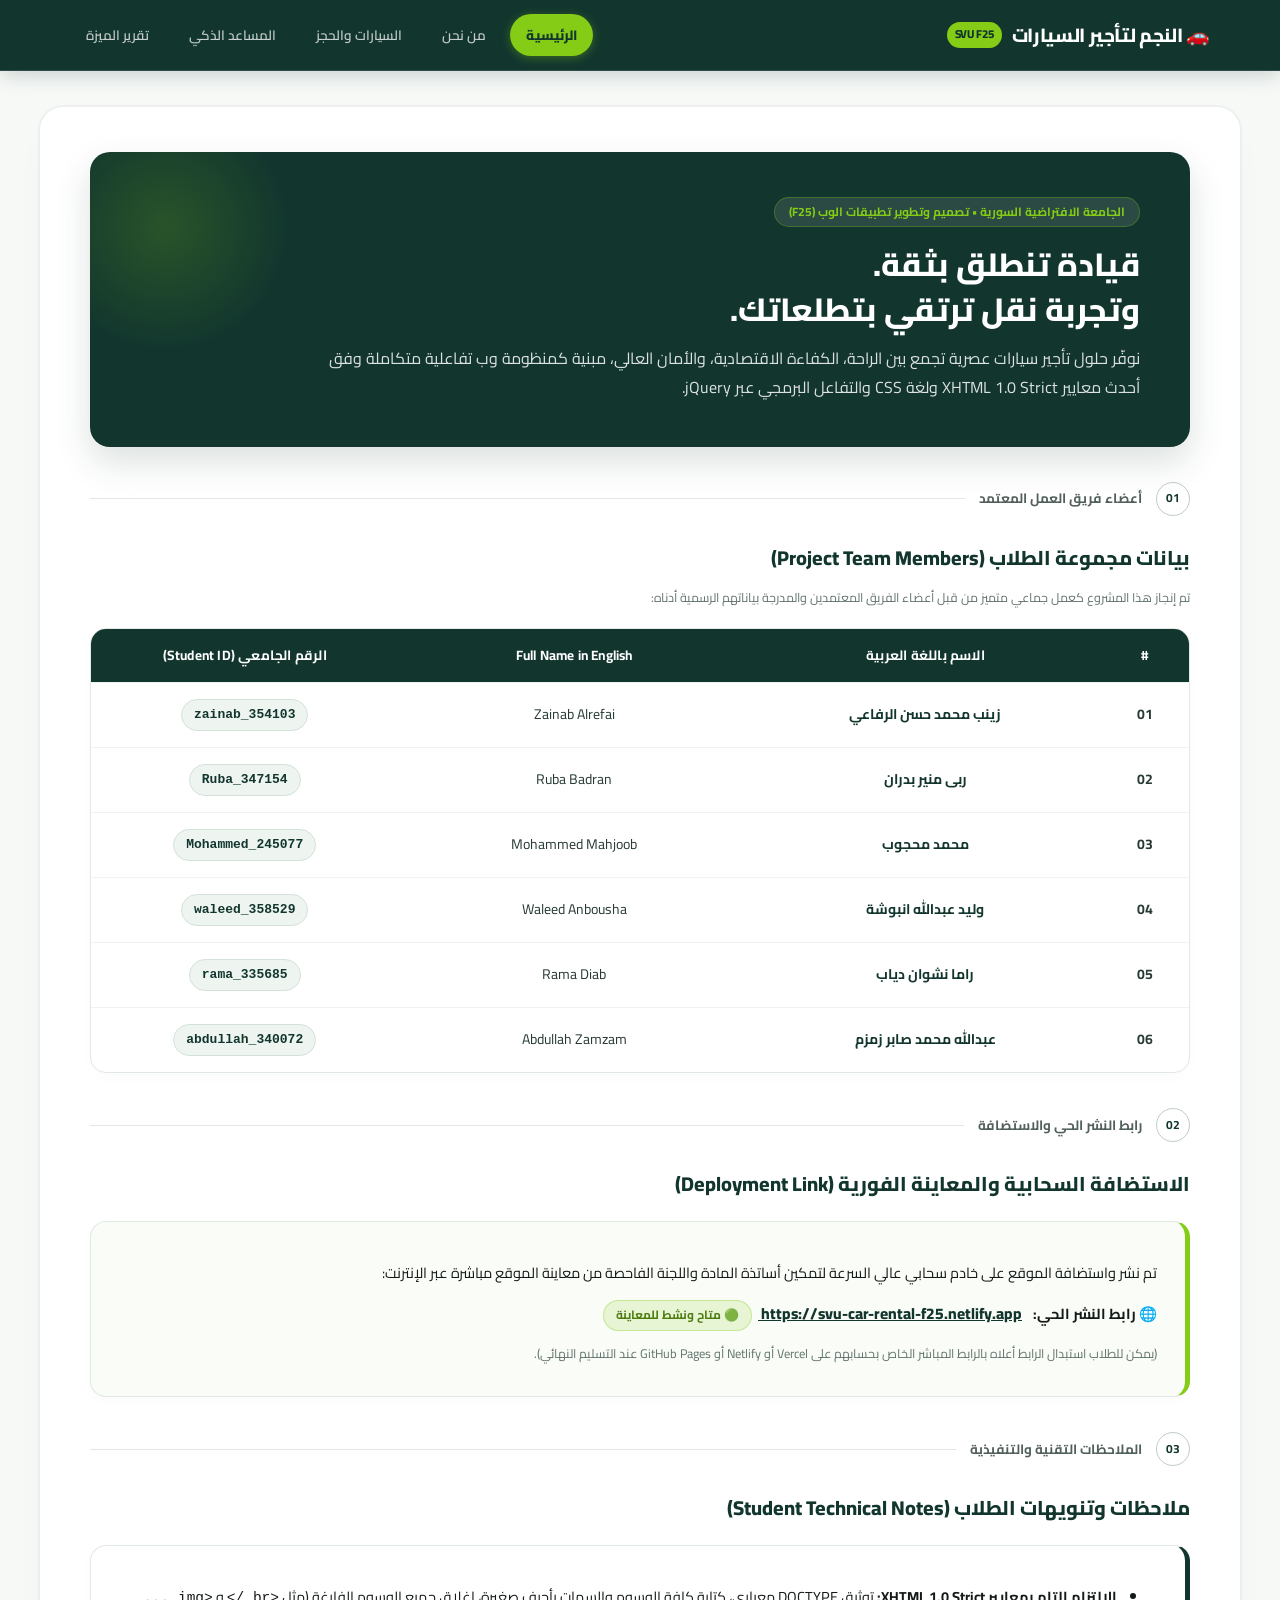
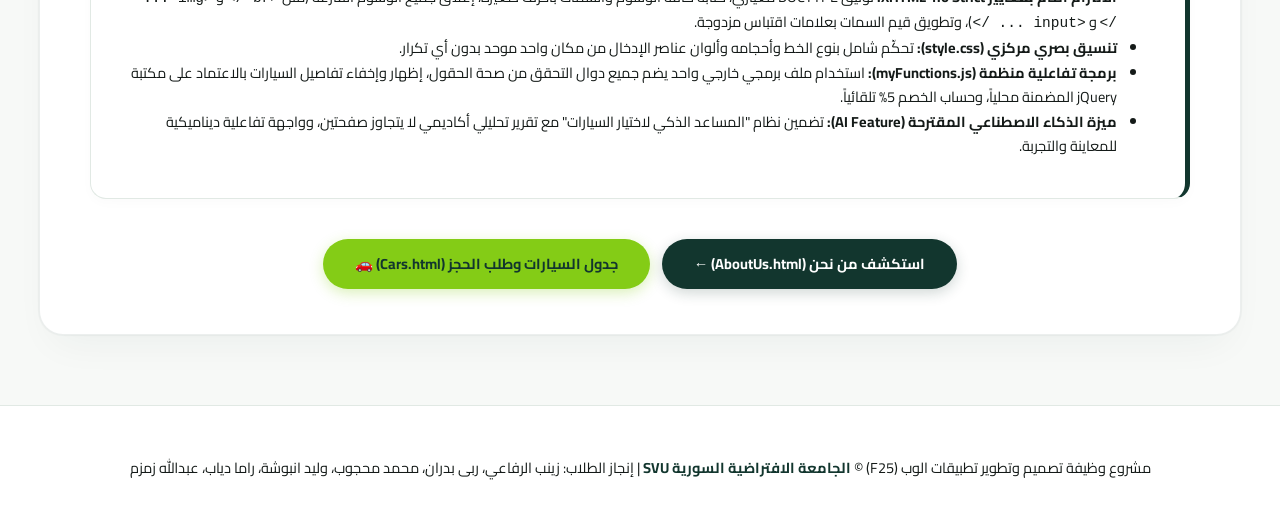
==== home.html @ 4cf326de "Add files via upload" ====
<!DOCTYPE html PUBLIC "-//W3C//DTD XHTML 1.0 Strict//EN" "http://www.w3.org/TR/xhtml1/DTD/xhtml1-strict.dtd">
<html xmlns="http://www.w3.org/1999/xhtml" xml:lang="ar" lang="ar" dir="rtl">
<head>
    <meta http-equiv="Content-Type" content="text/html; charset=utf-8" />
    <title>الصفحة الرئيسية - مكتب تأجير السيارات | SVU Car Rental</title>
    <link rel="stylesheet" type="text/css" href="style.css" />
    <script type="text/javascript" src="jquery.min.js"></script>
    <script type="text/javascript" src="myFunctions.js"></script>
</head>
<body>

    <!-- شريط التنقل العلوي الفاخر -->
    <div class="navbar">
        <div class="nav-container">
            <a href="home.html" class="nav-brand">
                🚗 النجم لتأجير السيارات <span class="brand-logo-badge">SVU F25</span>
            </a>
            <ul class="nav-links">
                <li><a href="home.html" class="active">الرئيسية</a></li>
                <li><a href="AboutUs.html">من نحن</a></li>
                <li><a href="Cars.html">السيارات والحجز</a></li>
                <li><a href="AIFeature.html">المساعد الذكي</a></li>
                <li><a href="AIFeature_Report.html">تقرير الميزة</a></li>
            </ul>
        </div>
    </div>

    <div class="container">
        
        <!-- البانر الترحيبي العريض المستوحى من Smart Land -->
        <div class="hero-banner">
            <span class="hero-tag">الجامعة الافتراضية السورية &bull; تصميم وتطوير تطبيقات الوب (F25)</span>
            <h1>قيادة تنطلق بثقة.<br />وتجربة نقل ترتقي بتطلعاتك.</h1>
            <p>
                نوفّر حلول تأجير سيارات عصرية تجمع بين الراحة، الكفاءة الاقتصادية، والأمان العالي، مبنية كمنظومة وب تفاعلية متكاملة وفق أحدث معايير XHTML 1.0 Strict ولغة CSS والتفاعل البرمجي عبر jQuery.
            </p>
        </div>

        <!-- القسم 01: أعضاء فريق العمل -->
        <div class="section-header">
            <span class="section-number">01</span>
            <span class="section-title-label">أعضاء فريق العمل المعتمد</span>
            <span class="section-line"></span>
        </div>

        <h2>بيانات مجموعة الطلاب (Project Team Members)</h2>
        <p class="field-help">تم إنجاز هذا المشروع كعمل جماعي متميز من قبل أعضاء الفريق المعتمدين والمدرجة بياناتهم الرسمية أدناه:</p>

        <table class="data-table">
            <thead>
                <tr>
                    <th style="width: 8%;">#</th>
                    <th style="width: 32%;">الاسم باللغة العربية</th>
                    <th style="width: 32%;">Full Name in English</th>
                    <th style="width: 28%;">الرقم الجامعي (Student ID)</th>
                </tr>
            </thead>
            <tbody>
                <tr>
                    <td><strong>01</strong></td>
                    <td style="font-weight: 700; color: #12362e;">زينب محمد حسن الرفاعي</td>
                    <td>Zainab Alrefai</td>
                    <td><span class="student-tag">zainab_354103</span></td>
                </tr>
                <tr>
                    <td><strong>02</strong></td>
                    <td style="font-weight: 700; color: #12362e;">ربى منير بدران</td>
                    <td>Ruba Badran</td>
                    <td><span class="student-tag">Ruba_347154</span></td>
                </tr>
                <tr>
                    <td><strong>03</strong></td>
                    <td style="font-weight: 700; color: #12362e;">محمد محجوب</td>
                    <td>Mohammed Mahjoob</td>
                    <td><span class="student-tag">Mohammed_245077</span></td>
                </tr>
                <tr>
                    <td><strong>04</strong></td>
                    <td style="font-weight: 700; color: #12362e;">وليد عبدالله انبوشة</td>
                    <td>Waleed Anbousha</td>
                    <td><span class="student-tag">waleed_358529</span></td>
                </tr>
                <tr>
                    <td><strong>05</strong></td>
                    <td style="font-weight: 700; color: #12362e;">راما نشوان دياب</td>
                    <td>Rama Diab</td>
                    <td><span class="student-tag">rama_335685</span></td>
                </tr>
                <tr>
                    <td><strong>06</strong></td>
                    <td style="font-weight: 700; color: #12362e;">عبدالله محمد صابر زمزم</td>
                    <td>Abdullah Zamzam</td>
                    <td><span class="student-tag">abdullah_340072</span></td>
                </tr>
            </tbody>
        </table>

        <!-- القسم 02: رابط النشر على الإنترنت -->
        <div class="section-header">
            <span class="section-number">02</span>
            <span class="section-title-label">رابط النشر الحي والاستضافة</span>
            <span class="section-line"></span>
        </div>

        <h2>الاستضافة السحابية والمعاينة الفورية (Deployment Link)</h2>
        <div class="info-card info-card-lime">
            <p>
                تم نشر واستضافة الموقع على خادم سحابي عالي السرعة لتمكين أساتذة المادة واللجنة الفاحصة من معاينة الموقع مباشرة عبر الإنترنت:
            </p>
            <p style="margin: 15px 0;">
                🌐 <strong>رابط النشر الحي:</strong>
                <a href="https://svu-car-rental-f25.netlify.app" target="_blank" style="color: #12362e; font-weight: 800; text-decoration: underline; font-size: 15.5px; margin-right: 8px;">
                    https://svu-car-rental-f25.netlify.app
                </a>
                &nbsp;
                <span class="badge badge-lime">🟢 متاح ونشط للمعاينة</span>
            </p>
            <p class="field-help">
                (يمكن للطلاب استبدال الرابط أعلاه بالرابط المباشر الخاص بحسابهم على Vercel أو Netlify أو GitHub Pages عند التسليم النهائي).
            </p>
        </div>

        <!-- القسم 03: التنويهات والملاحظات التقنية -->
        <div class="section-header">
            <span class="section-number">03</span>
            <span class="section-title-label">الملاحظات التقنية والتنفيذية</span>
            <span class="section-line"></span>
        </div>

        <h2>ملاحظات وتنويهات الطلاب (Student Technical Notes)</h2>
        <div class="info-card">
            <ul>
                <li><strong>الالتزام التام بمعايير XHTML 1.0 Strict:</strong> توثيق DOCTYPE معياري، كتابة كافة الوسوم والسمات بأحرف صغيرة، إغلاق جميع الوسوم الفارغة (مثل <code>&lt;br /&gt;</code> و <code>&lt;img ... /&gt;</code> و <code>&lt;input ... /&gt;</code>)، وتطويق قيم السمات بعلامات اقتباس مزدوجة.</li>
                <li><strong>تنسيق بصري مركزي (style.css):</strong> تحكّم شامل بنوع الخط وأحجامه وألوان عناصر الإدخال من مكان واحد موحد بدون أي تكرار.</li>
                <li><strong>برمجة تفاعلية منظمة (myFunctions.js):</strong> استخدام ملف برمجي خارجي واحد يضم جميع دوال التحقق من صحة الحقول، إظهار وإخفاء تفاصيل السيارات بالاعتماد على مكتبة jQuery المضمنة محلياً، وحساب الخصم 5% تلقائياً.</li>
                <li><strong>ميزة الذكاء الاصطناعي المقترحة (AI Feature):</strong> تضمين نظام "المساعد الذكي لاختيار السيارات" مع تقرير تحليلي أكاديمي لا يتجاوز صفحتين، وواجهة تفاعلية ديناميكية للمعاينة والتجربة.</li>
            </ul>
        </div>

        <!-- أزرار الإجراءات السريعة -->
        <div style="text-align: center; margin-top: 40px;">
            <a href="AboutUs.html" class="btn" style="padding: 13px 32px;">
                استكشف من نحن (AboutUs.html) &larr;
            </a>
            &nbsp;&nbsp;
            <a href="Cars.html" class="btn btn-lime" style="padding: 13px 32px;">
                جدول السيارات وطلب الحجز (Cars.html) 🚗
            </a>
        </div>

    </div>

    <!-- تذييل الصفحة -->
    <div class="footer">
        <p>
            مشروع وظيفة تصميم وتطوير تطبيقات الوب (F25) &copy; 
            <strong>الجامعة الافتراضية السورية SVU</strong> | 
            إنجاز الطلاب: زينب الرفاعي، ربى بدران، محمد محجوب، وليد انبوشة، راما دياب، عبدالله زمزم
        </p>
    </div>

</body>
</html>
---- style.css ----
/* ==========================================================================
   مشروع تأجير السيارات المتكامل - الجامعة الافتراضية السورية (SVU - F25)
   الهوية البصرية الحديثة الفاخرة المستوحاة من منصة Smart Land
   متوافق 100% مع قواعد لغة XHTML 1.0 Strict
   ========================================================================== */

@import url('https://fonts.googleapis.com/css2?family=Cairo:wght@400;500;600;700;800;900&display=swap');

/* --------------------------------------------------------------------------
   1. توحيد نوع الخط، الحجم، ولون النصوص من مكان واحد لجميع عناصر الموقع
   -------------------------------------------------------------------------- */
body, table, input, select, textarea, button, p, h1, h2, h3, h4, h5, h6, label, span, a, li {
    font-family: 'Cairo', -apple-system, BlinkMacSystemFont, "Segoe UI", Roboto, Tahoma, Arial, sans-serif;
    font-size: 14.5px;
    line-height: 1.7;
    color: #141a18;
}

body {
    direction: rtl;
    text-align: right;
    background-color: #f7f9f7;
    margin: 0;
    padding: 0;
    -webkit-font-smoothing: antialiased;
}

/* --------------------------------------------------------------------------
   شريط التنقل العلوي الفاخر (Forest & Lime Theme)
   -------------------------------------------------------------------------- */
.navbar {
    background-color: #12362e;
    border-bottom: 1px solid rgba(255, 255, 255, 0.12);
    padding: 0 25px;
    position: sticky;
    top: 0;
    z-index: 1000;
    box-shadow: 0 4px 20px rgba(18, 54, 46, 0.2);
}

.nav-container {
    max-width: 1140px;
    margin: 0 auto;
    display: flex;
    justify-content: space-between;
    align-items: center;
    height: 70px;
}

.nav-brand {
    color: #ffffff;
    font-size: 19px;
    font-weight: 800;
    text-decoration: none;
    display: flex;
    align-items: center;
    gap: 10px;
    letter-spacing: -0.3px;
}

.nav-brand .brand-logo-badge {
    background: #84cc16;
    color: #12362e;
    font-size: 11.5px;
    font-weight: 800;
    padding: 3px 8px;
    border-radius: 9999px;
}

.nav-links {
    margin: 0;
    padding: 0;
    list-style: none;
    display: flex;
    gap: 8px;
}

.nav-links li a {
    color: rgba(255, 255, 255, 0.75);
    text-decoration: none;
    padding: 8px 16px;
    border-radius: 9999px;
    font-size: 13.5px;
    font-weight: 600;
    transition: all 0.25s ease;
    position: relative;
}

.nav-links li a:hover {
    color: #ffffff;
    background: rgba(255, 255, 255, 0.08);
}

.nav-links li a.active {
    background: #84cc16;
    color: #12362e;
    font-weight: 800;
    box-shadow: 0 2px 10px rgba(132, 204, 22, 0.35);
}

/* --------------------------------------------------------------------------
   الحاوية والبطاقات الرئيسية (Container & Section Styling)
   -------------------------------------------------------------------------- */
.container {
    max-width: 1100px;
    margin: 35px auto 60px auto;
    background-color: #ffffff;
    padding: 45px 50px;
    border-radius: 24px;
    border: 1px solid rgba(18, 54, 46, 0.08);
    box-shadow: 0 20px 40px -15px rgba(18, 54, 46, 0.06), 0 0 1px 1px rgba(18, 54, 46, 0.04);
}

/* فاصل الأقسام الذكي بالترقيم (Smart Section Index 01, 02, 03) */
.section-header {
    display: flex;
    align-items: center;
    gap: 14px;
    margin-bottom: 25px;
    margin-top: 35px;
}

.section-number {
    display: inline-flex;
    width: 32px;
    height: 32px;
    align-items: center;
    justify-content: center;
    border-radius: 9999px;
    border: 1.5px solid rgba(18, 54, 46, 0.25);
    color: #12362e;
    font-size: 12px;
    font-weight: 700;
}

.section-title-label {
    font-size: 13.5px;
    font-weight: 700;
    color: #52605b;
}

.section-line {
    flex: 1;
    height: 1px;
    background: rgba(18, 54, 46, 0.12);
}

/* البانر الترحيبي العريض المستوحى من Smart Land */
.hero-banner {
    background: #12362e;
    color: #ffffff;
    padding: 45px 50px;
    border-radius: 20px;
    margin-bottom: 35px;
    position: relative;
    overflow: hidden;
    box-shadow: 0 15px 35px rgba(18, 54, 46, 0.15);
}

.hero-banner::after {
    content: "";
    position: absolute;
    top: -50px;
    left: -50px;
    width: 250px;
    height: 250px;
    background: radial-gradient(circle, rgba(132, 204, 22, 0.2) 0%, transparent 70%);
    pointer-events: none;
}

.hero-tag {
    display: inline-flex;
    align-items: center;
    gap: 6px;
    background: rgba(255, 255, 255, 0.1);
    color: #84cc16;
    padding: 4px 14px;
    border-radius: 9999px;
    font-size: 12px;
    font-weight: 700;
    margin-bottom: 15px;
    border: 1px solid rgba(132, 204, 22, 0.3);
}

.hero-banner h1 {
    font-size: 32px;
    font-weight: 800;
    color: #ffffff;
    margin: 0 0 12px 0;
    border: none;
    padding: 0;
    line-height: 1.4;
}

.hero-banner p {
    font-size: 16px;
    color: rgba(255, 255, 255, 0.85);
    margin: 0;
    max-width: 820px;
    line-height: 1.8;
}

/* العناوين المعيارية */
h1 {
    font-size: 26px;
    font-weight: 800;
    color: #12362e;
    margin: 0 0 15px 0;
    padding-bottom: 12px;
    border-bottom: 2px solid #eef2ef;
}

h2 {
    font-size: 20px;
    font-weight: 800;
    color: #12362e;
    margin: 0 0 15px 0;
}

h3 {
    font-size: 16px;
    font-weight: 700;
    color: #1a2e28;
    margin: 15px 0 8px 0;
}

/* --------------------------------------------------------------------------
   2. توحيد تنسيق عناصر الإدخال النصية من مكان واحد (لون، حدود، خط، حجم)
   -------------------------------------------------------------------------- */
input[type="text"],
input[type="email"],
input[type="date"],
input[type="number"],
select,
textarea {
    width: 100%;
    padding: 12px 16px;
    margin-top: 6px;
    margin-bottom: 8px;
    border: 1.5px solid #d8e2dc;
    border-radius: 12px;
    background-color: #fbfcfa;
    color: #12362e;
    box-sizing: border-box;
    font-size: 14.5px;
    font-weight: 600;
    transition: all 0.25s ease;
}

input[type="text"]:focus,
input[type="email"]:focus,
input[type="date"]:focus,
input[type="number"]:focus,
select:focus {
    border-color: #12362e;
    background-color: #ffffff;
    box-shadow: 0 0 0 4px rgba(18, 54, 46, 0.08);
    outline: none;
}

/* الأزرار العصرية الدائرية (Rounded-full Pill Buttons) */
.btn {
    background: #12362e;
    color: #ffffff;
    padding: 12px 28px;
    border: none;
    border-radius: 9999px;
    cursor: pointer;
    font-size: 14.5px;
    font-weight: 700;
    display: inline-flex;
    align-items: center;
    justify-content: center;
    gap: 8px;
    text-decoration: none;
    box-shadow: 0 4px 14px rgba(18, 54, 46, 0.2);
    transition: all 0.25s ease;
}

.btn:hover {
    background: #0b221d;
    transform: translateY(-2px);
    box-shadow: 0 6px 20px rgba(18, 54, 46, 0.3);
}

.btn-lime {
    background: #84cc16;
    color: #12362e;
    box-shadow: 0 4px 14px rgba(132, 204, 22, 0.3);
}

.btn-lime:hover {
    background: #65a30d;
    color: #ffffff;
    box-shadow: 0 6px 20px rgba(132, 204, 22, 0.4);
}

.btn-secondary {
    background: #eef2ef;
    color: #12362e;
    box-shadow: none;
}

.btn-secondary:hover {
    background: #dce4df;
}

/* --------------------------------------------------------------------------
   جداول البيانات الأنيقة (جدول السيارات وجدول الطلاب)
   -------------------------------------------------------------------------- */
.data-table {
    width: 100%;
    border-collapse: separate;
    border-spacing: 0;
    margin: 20px 0;
    border: 1px solid #e1e9e4;
    border-radius: 16px;
    overflow: hidden;
    background: #ffffff;
    box-shadow: 0 4px 15px rgba(0, 0, 0, 0.02);
}

.data-table th {
    background: #12362e;
    color: #ffffff;
    padding: 15px 18px;
    font-size: 13.5px;
    font-weight: 700;
    text-align: center;
    border: none;
    letter-spacing: 0.2px;
}

.data-table td {
    padding: 16px 18px;
    border-top: 1px solid #f0f4f1;
    text-align: center;
    vertical-align: middle;
    font-size: 14px;
    color: #273b34;
}

.data-table tbody tr:hover {
    background-color: #f7faf8;
}

/* بطاقة عرض تفاصيل السيارة القابلة للطي عبر jQuery */
.details-row {
    display: none;
    background-color: #f9fbf9 !important;
}

.details-wrapper {
    padding: 20px 30px;
    background: #ffffff;
    border: 1.5px solid #d4e2d9;
    border-right: 5px solid #84cc16;
    border-radius: 12px;
    margin: 8px 12px;
    text-align: right;
    box-shadow: 0 4px 12px rgba(18, 54, 46, 0.03);
}

.spec-chips {
    display: flex;
    flex-wrap: wrap;
    gap: 10px;
    margin-top: 12px;
}

.spec-chip {
    background: #f3f7f4;
    border: 1px solid #dbe6df;
    padding: 6px 14px;
    border-radius: 9999px;
    font-size: 13px;
    color: #12362e;
    display: inline-flex;
    align-items: center;
    gap: 6px;
}

.spec-chip strong {
    color: #0b221d;
}

/* صور معاينة السيارات */
.car-thumb {
    width: 130px;
    height: 68px;
    object-fit: cover;
    border-radius: 10px;
    border: 1px solid #e1e9e4;
    background-color: #ffffff;
    display: block;
    margin: 0 auto;
    box-shadow: 0 2px 8px rgba(0,0,0,0.04);
}

/* مربعات الاختيار الكبيرة */
input[type="checkbox"] {
    width: 22px;
    height: 22px;
    cursor: pointer;
    accent-color: #12362e;
    border-radius: 6px;
}

/* --------------------------------------------------------------------------
   الشارات والبطاقات الذكية (Badges & Cards)
   -------------------------------------------------------------------------- */
.badge {
    display: inline-block;
    padding: 4px 12px;
    border-radius: 9999px;
    font-size: 12px;
    font-weight: 700;
}

.badge-forest { background: rgba(18, 54, 46, 0.08); color: #12362e; border: 1px solid rgba(18, 54, 46, 0.15); }
.badge-lime { background: rgba(132, 204, 22, 0.15); color: #4d7c0f; border: 1px solid rgba(132, 204, 22, 0.35); }
.badge-blue { background: #e0f2fe; color: #0369a1; border: 1px solid #bae6fd; }
.badge-amber { background: #fef3c7; color: #92400e; border: 1px solid #fde68a; }

.student-tag {
    font-family: 'Consolas', monospace;
    font-weight: 700;
    color: #12362e;
    background: #eef4f0;
    padding: 4px 12px;
    border-radius: 9999px;
    border: 1px solid #d4e2d9;
    font-size: 13px;
    display: inline-block;
}

/* بطاقات المعلومات المستوحاة من Smart Land */
.info-card {
    background-color: #ffffff;
    border: 1px solid #e1e9e4;
    border-right: 5px solid #12362e;
    padding: 24px 28px;
    margin: 20px 0;
    border-radius: 16px;
    box-shadow: 0 4px 12px rgba(0,0,0,0.02);
}

.info-card-lime {
    border-right-color: #84cc16;
    background: #f9fcf7;
}

/* شبكة الفروع */
.branches-container {
    display: flex;
    gap: 20px;
    margin-top: 15px;
    flex-wrap: wrap;
}

.branch-box {
    flex: 1;
    min-width: 290px;
    background: #fbfdfc;
    border: 1px solid #e1e9e4;
    border-radius: 16px;
    padding: 24px;
    box-shadow: 0 4px 15px rgba(0,0,0,0.02);
    border-top: 4px solid #12362e;
}

/* --------------------------------------------------------------------------
   نماذج XHTML المتقدمة (Fieldset, Legend, Label)
   -------------------------------------------------------------------------- */
fieldset {
    border: 1.5px solid #e1e9e4;
    border-radius: 16px;
    padding: 28px 32px;
    margin: 25px 0;
    background-color: #ffffff;
    box-shadow: 0 4px 20px rgba(0,0,0,0.02);
}

legend {
    color: #12362e;
    font-weight: 800;
    padding: 4px 16px;
    font-size: 15px;
    background: #f3f7f4;
    border: 1px solid #d4e2d9;
    border-radius: 9999px;
}

label {
    display: block;
    margin-top: 14px;
    font-weight: 700;
    color: #1e332c;
    font-size: 14px;
}

.field-help {
    font-size: 12.5px;
    color: #61736c;
    margin-top: -3px;
    margin-bottom: 8px;
    display: block;
}

.field-error-msg {
    color: #b91c1c;
    background: #fef2f2;
    border: 1px solid #fecaca;
    padding: 6px 14px;
    border-radius: 8px;
    font-size: 12.5px;
    font-weight: 700;
    display: none;
    margin-top: -4px;
    margin-bottom: 12px;
}

/* قسم نموذج الطلب المخفي التفاعلي */
#orderSection {
    display: none;
    margin-top: 45px;
    border-top: 2px dashed #84cc16;
    padding-top: 35px;
}

/* --------------------------------------------------------------------------
   نافذة النتيجة المنبثقة (قسيمة الحجز الإلكترونية - Modal Window)
   -------------------------------------------------------------------------- */
.modal-backdrop {
    display: none;
    position: fixed;
    top: 0;
    left: 0;
    right: 0;
    bottom: 0;
    background: rgba(18, 54, 46, 0.75);
    backdrop-filter: blur(5px);
    z-index: 9999;
    overflow-y: auto;
    padding: 20px;
}

.modal-dialog {
    background: #ffffff;
    max-width: 660px;
    margin: 40px auto;
    padding: 35px 40px;
    border-radius: 24px;
    box-shadow: 0 25px 60px rgba(0, 0, 0, 0.3);
    border: 2px solid #84cc16;
    position: relative;
    text-align: right;
}

.modal-title {
    color: #12362e;
    font-size: 22px;
    font-weight: 800;
    margin-top: 0;
    margin-bottom: 15px;
    border-bottom: 2px solid #e1e9e4;
    padding-bottom: 12px;
}

.receipt-table {
    width: 100%;
    border-collapse: collapse;
    margin: 15px 0;
}

.receipt-table th, .receipt-table td {
    border: 1px solid #e1e9e4;
    padding: 10px 14px;
    text-align: center;
    font-size: 13.5px;
}

.receipt-table th {
    background: #f7faf8;
    color: #12362e;
    font-weight: 700;
}

.discount-banner {
    background: #fef2f2;
    border: 1px solid #fecaca;
    color: #991b1b;
    padding: 10px 16px;
    border-radius: 8px;
    font-weight: 700;
    margin: 12px 0;
    font-size: 13.5px;
}

.final-total-box {
    background: #f7fdf4;
    border: 2px solid #84cc16;
    color: #12362e;
    padding: 12px 24px;
    border-radius: 12px;
    font-size: 19px;
    font-weight: 800;
    margin-top: 15px;
    display: inline-block;
}

/* --------------------------------------------------------------------------
   تذييل الصفحة الأكاديمي (Footer)
   -------------------------------------------------------------------------- */
.footer {
    text-align: center;
    padding: 35px 20px;
    margin-top: 70px;
    color: #61736c;
    font-size: 13.5px;
    border-top: 1px solid #e1e9e4;
    background: #ffffff;
}

.footer strong {
    color: #12362e;
}
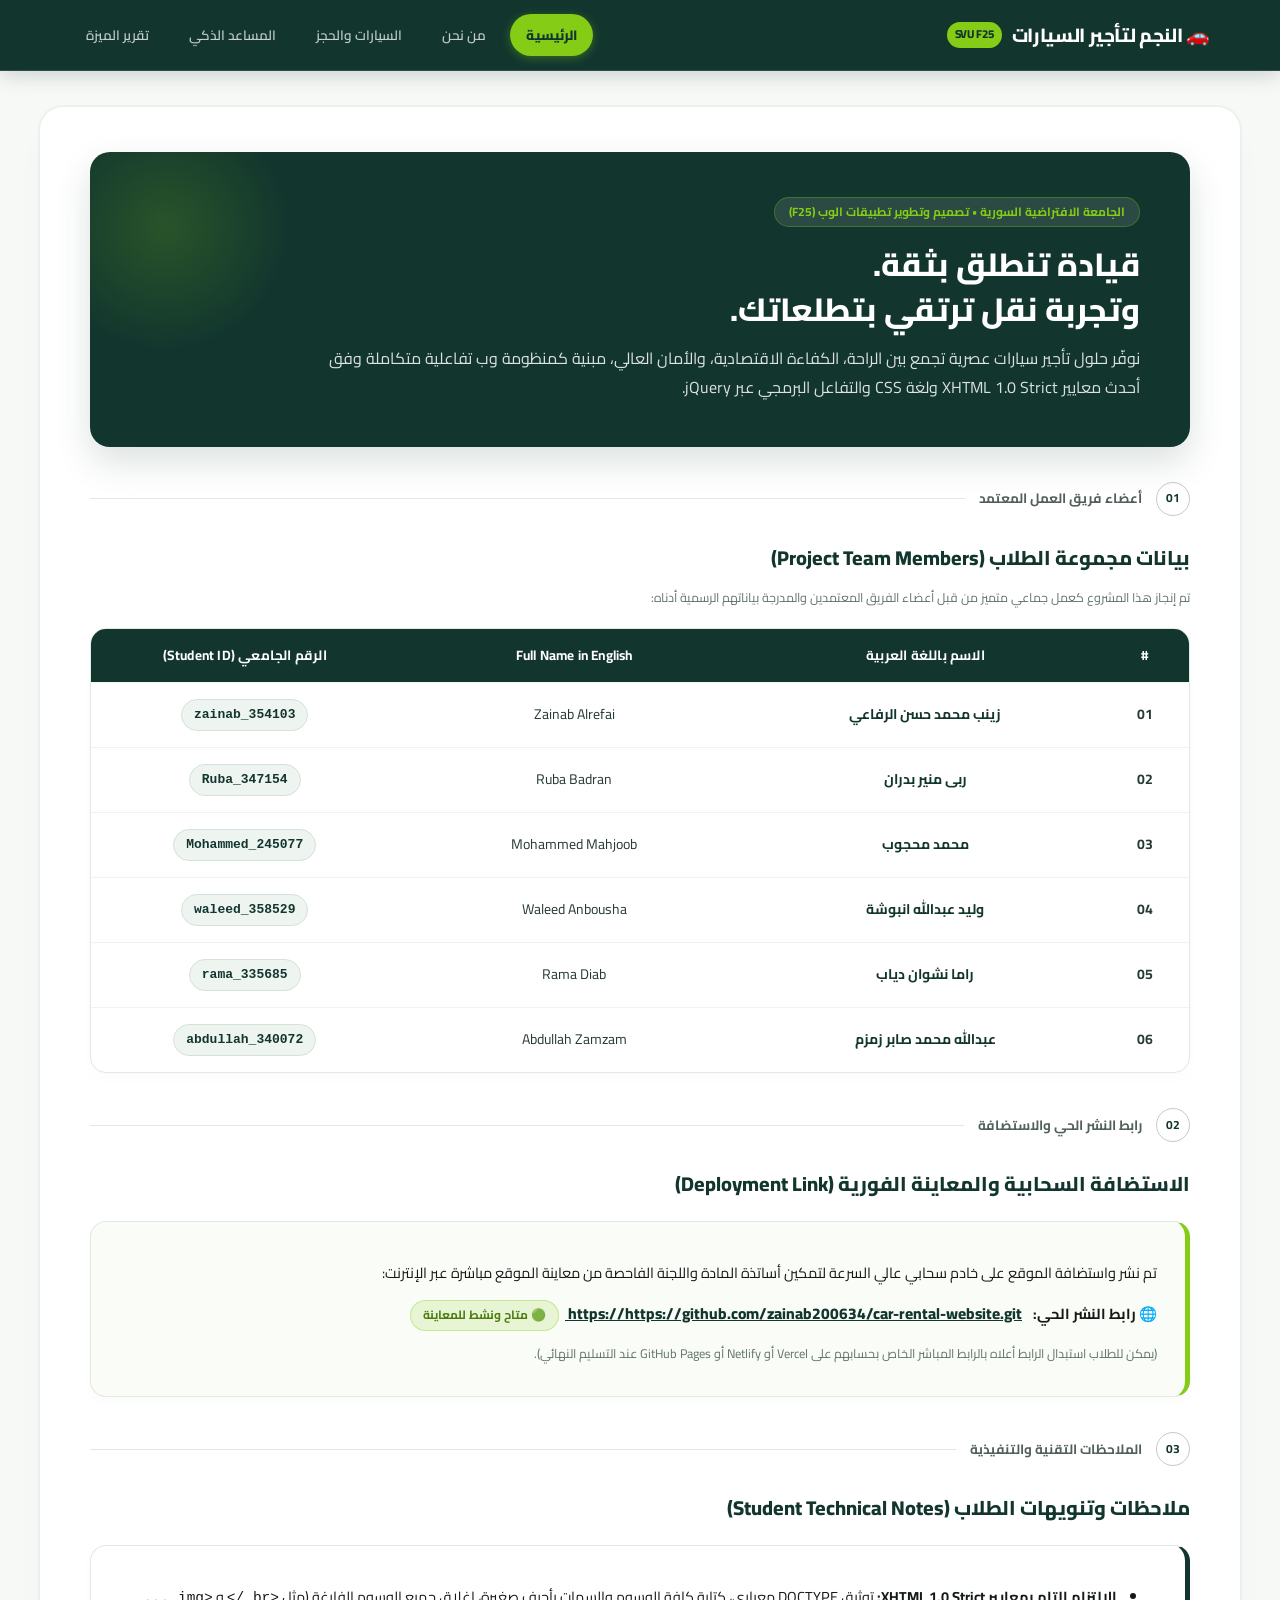
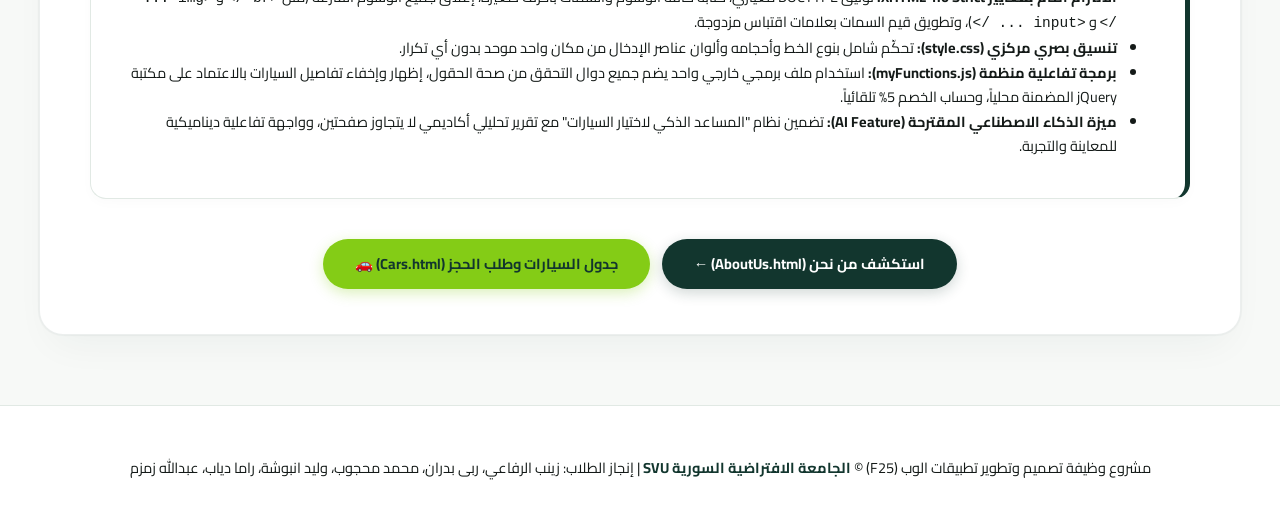
==== commit f3b1938c: "Update live link to GitHub repository" ====
--- a/home.html
+++ b/home.html
@@ -109,8 +109,8 @@
             </p>
             <p style="margin: 15px 0;">
                 🌐 <strong>رابط النشر الحي:</strong>
-                <a href="https://svu-car-rental-f25.netlify.app" target="_blank" style="color: #12362e; font-weight: 800; text-decoration: underline; font-size: 15.5px; margin-right: 8px;">
-                    https://svu-car-rental-f25.netlify.app
+                <a href="https://"https://github.com/zainab200634/car-rental-website.git target="_blank" style="color: #12362e; font-weight: 800; text-decoration: underline; font-size: 15.5px; margin-right: 8px;">
+                    https://https://github.com/zainab200634/car-rental-website.git
                 </a>
                 &nbsp;
                 <span class="badge badge-lime">🟢 متاح ونشط للمعاينة</span>
